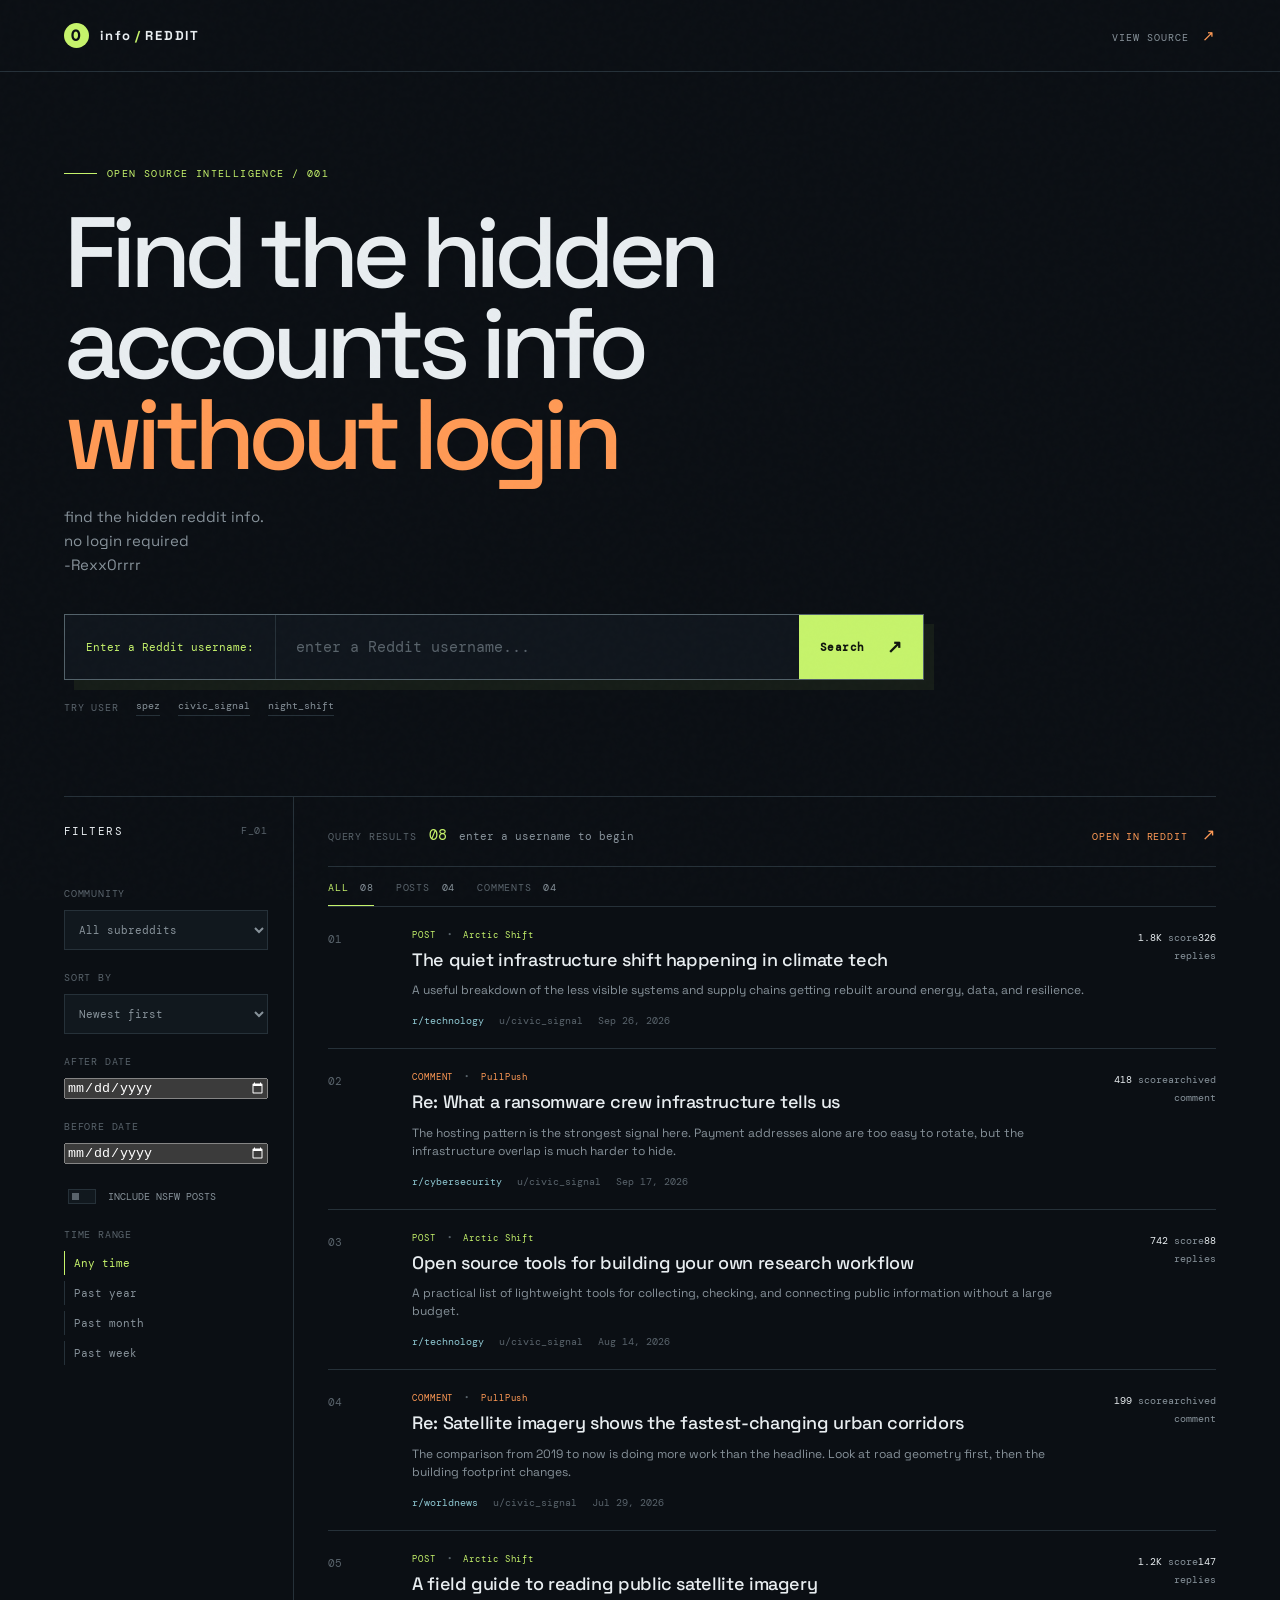
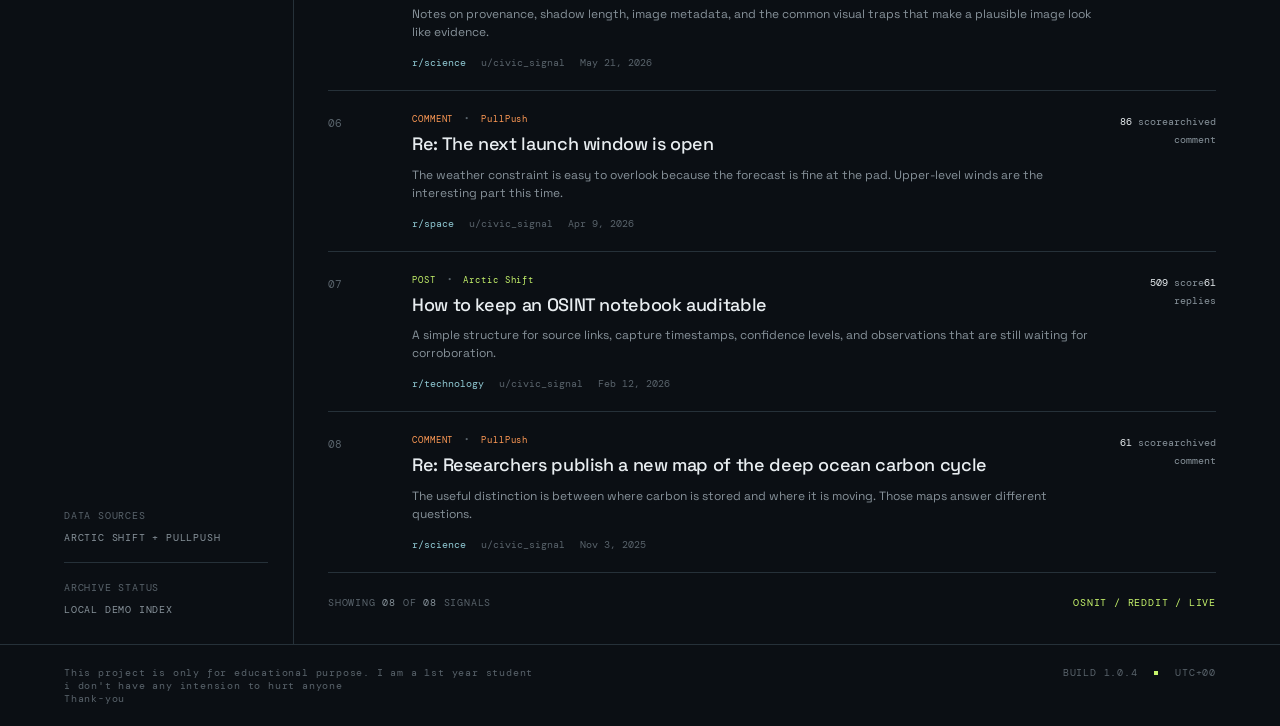
==== osnitreddit.html @ e2ecdac7 "Upload OSNIT Reddit intelligence search app" ====
<!doctype html>
<html lang="en">
<head>
  <meta charset="UTF-8">
  <meta name="viewport" content="width=device-width, initial-scale=1.0">
  <meta name="theme-color" content="#0b0f14">
  <title>OSNIT // Reddit Intelligence Search -Rexx0r</title>
  <link rel="preconnect" href="https://fonts.googleapis.com">
  <link rel="preconnect" href="https://fonts.gstatic.com" crossorigin>
  <link href="https://fonts.googleapis.com/css2?family=DM+Mono:wght@400;500&family=Space+Grotesk:wght@400;500;600;700&display=swap" rel="stylesheet">
  <link rel="stylesheet" href="r1dit.css">
</head>
<body>
  <div class="noise"></div>
  <header class="topbar">
    <a class="brand" href="#top" aria-label="OSNIT home">
      <span class="brand-mark">O</span>
      <span>info<span class="brand-slash">/</span>REDDIT</span>
    </a>
    <a class="repo-link" href="https://github.com/rexxorr/reddit-0sn1t" target="_blank" rel="noreferrer">VIEW SOURCE <span>↗</span></a>
    
  </header>

  <main id="top">
    <section class="hero">
      <div class="eyebrow"><span class="eyebrow-line"></span> OPEN SOURCE INTELLIGENCE / 001</div>
      <h1>Find the hidden accounts info<br><em>without login</em></h1>
      <p class="hero-copy">find the hidden reddit info.<br>no login required<br>-Rexx0rrrr</p>
      <form class="search-shell" id="searchForm">
        <span class="search-prefix">Enter a Reddit username:</span>
        <input id="searchInput" type="search" autocomplete="off" placeholder="enter a Reddit username..." aria-label="Search Reddit username">
        <button type="submit" class="search-button"><span>Search</span><span class="button-arrow">↗</span></button>
      </form>
      <div class="search-hints"><span>TRY USER</span><button type="button" data-query="spez">spez</button><button type="button" data-query="civic_signal">civic_signal</button><button type="button" data-query="night_shift">night_shift</button></div>
    </section>

    <section class="workspace" aria-label="Search results workspace">
      <aside class="sidebar">
        <div class="panel-heading"><span>FILTERS</span><span class="mono-label">F_01</span></div>
        <label class="filter-label" for="subredditFilter">COMMUNITY</label>
        <select id="subredditFilter">
          <option value="all">All subreddits</option>
          <option value="technology">r/technology</option>
          <option value="worldnews">r/worldnews</option>
          <option value="science">r/science</option>
          <option value="space">r/space</option>
          <option value="cybersecurity">r/cybersecurity</option>
        </select>
        <label class="filter-label" for="sortFilter">SORT BY</label>
        <select id="sortFilter">
          <option value="newest">Newest first</option>
          <option value="oldest">Oldest first</option>
          <option value="engagement">Most engagement</option>
        </select>
        <label class="filter-label" for="afterDate">AFTER DATE</label>
        <input class="date-input" id="afterDate" type="date">
        <label class="filter-label" for="beforeDate">BEFORE DATE</label>
        <input class="date-input" id="beforeDate" type="date">
        <label class="toggle-row" for="includeNsfw"><input id="includeNsfw" type="checkbox"><span>INCLUDE NSFW POSTS</span></label>
        <div class="filter-block">
          <div class="filter-label">TIME RANGE</div>
          <div class="range-options" id="rangeOptions">
            <button class="range-option active" data-range="all">Any time</button>
            <button class="range-option" data-range="year">Past year</button>
            <button class="range-option" data-range="month">Past month</button>
            <button class="range-option" data-range="week">Past week</button>
          </div>
        </div>
        <div class="sidebar-foot"><span>DATA SOURCES</span><strong>ARCTIC SHIFT + PULLPUSH</strong><span class="foot-rule"></span><span>ARCHIVE STATUS</span><strong id="archiveStatus">LOCAL DEMO INDEX</strong></div>
      </aside>

      <div class="results-area">
        <div class="results-toolbar">
          <div><span class="toolbar-label">QUERY RESULTS</span><strong id="resultCount">08</strong><span class="result-query" id="resultQuery">enter a username to begin</span></div>
          <a class="reddit-link" id="redditLink" href="https://www.reddit.com/search/" target="_blank" rel="noreferrer">OPEN IN REDDIT <span>↗</span></a>
        </div>
        <div class="result-tabs" role="tablist" aria-label="Result type"><button class="result-tab active" data-tab="all" role="tab">ALL <span id="allTabCount">08</span></button><button class="result-tab" data-tab="post" role="tab">POSTS <span id="postTabCount">04</span></button><button class="result-tab" data-tab="comment" role="tab">COMMENTS <span id="commentTabCount">04</span></button></div>
        <div class="results-list" id="resultsList"></div>
        <div class="empty-state" id="emptyState" hidden><div class="empty-icon">//</div><h2>No matching signals</h2><p>Try a wider query or reset the community filter.</p><button id="resetButton">RESET SEARCH</button></div>
        <div class="pagination"><span>SHOWING <strong id="showingCount">06</strong> OF <strong id="totalCount">06</strong> SIGNALS</span><span class="pagination-mark">OSNIT / REDDIT / LIVE</span></div>
      </div>
    </section>
  </main>
  <footer><span>This project is only for educational purpose. I am a 1st year student<br> i don't have any intension to hurt anyone<br>Thank-you</span><span>BUILD 1.0.4 <i></i> UTC+00</span></footer>
  <script src="api.js"></script>
  <script src="reddit.js"></script>
</body>
</html>
---- r1dit.css ----
/* Core layout */
:root {
  --ink: #e8edf0;
  --muted: #87929a;
  --dim: #59636b;
  --line: #263139;
  --panel: #11181e;
  --panel-bright: #162128;
  --bg: #0b0f14;
  --lime: #c6f36b;
  --orange: #ff9a55;
  --blue: #8fc8d2;
  --mono: "DM Mono", monospace;
  --sans: "Space Grotesk", sans-serif;
}
* { box-sizing: border-box; }
html { scroll-behavior: smooth; }
body { margin: 0; background: var(--bg); color: var(--ink); font-family: var(--sans); min-width: 320px; }
body::before { content: ""; position: fixed; inset: 0; pointer-events: none; opacity: .24; background-image: linear-gradient(rgba(255,255,255,.025) 1px, transparent 1px), linear-gradient(90deg, rgba(255,255,255,.018) 1px, transparent 1px); background-size: 44px 44px; mask-image: linear-gradient(to bottom, black, transparent 84%); }
.noise { position: fixed; inset: 0; pointer-events: none; opacity: .035; z-index: 5; background-image: url("data:image/svg+xml,%3Csvg viewBox='0 0 180 180' xmlns='http://www.w3.org/2000/svg'%3E%3Cfilter id='n'%3E%3CfeTurbulence type='fractalNoise' baseFrequency='.8' numOctaves='3' stitchTiles='stitch'/%3E%3C/filter%3E%3Crect width='100%25' height='100%25' filter='url(%23n)' opacity='.45'/%3E%3C/svg%3E"); }
.topbar { height: 72px; border-bottom: 1px solid var(--line); display: flex; align-items: center; justify-content: space-between; padding: 0 clamp(20px, 5vw, 76px); position: relative; z-index: 2; }
.brand { color: var(--ink); text-decoration: none; letter-spacing: .14em; font-size: 13px; font-weight: 700; display: flex; align-items: center; gap: 11px; }
.brand-mark { display: grid; place-items: center; width: 25px; height: 25px; color: var(--bg); background: var(--lime); font-family: var(--mono); font-size: 15px; border-radius: 50%; }
.repo-link { color: var(--muted); text-decoration: none; font: 10px var(--mono); letter-spacing: .1em; margin-left: auto; }.repo-link span { color: var(--orange); font-size: 15px; margin-left: 6px; }.repo-link:hover { color: var(--lime); }
.brand-slash { color: var(--lime); margin: 0 3px; }.system-status, .mono-label, .sidebar-foot, footer, .pagination, .search-hints, .toolbar-label, .filter-label { font-family: var(--mono); letter-spacing: .08em; font-size: 10px; }.system-status { color: var(--muted); }.status-dot { display: inline-block; width: 6px; height: 6px; border-radius: 50%; background: var(--lime); margin-right: 8px; box-shadow: 0 0 11px var(--lime); }.status-time { color: var(--dim); margin-left: 18px; }
main { max-width: 1400px; margin: auto; padding: 0 clamp(20px, 5vw, 76px); }.hero { padding: 95px 0 80px; position: relative; }.eyebrow { color: var(--lime); font: 10px var(--mono); letter-spacing: .14em; display: flex; align-items: center; gap: 10px; }.eyebrow-line { width: 33px; height: 1px; background: var(--lime); }.hero h1 { font-size: clamp(50px, 7.8vw, 108px); font-weight: 500; letter-spacing: -.07em; line-height: .91; margin: 28px 0 24px; max-width: 850px; }.hero h1 em { color: var(--orange); font-style: normal; }.hero-copy { color: var(--muted); max-width: 420px; font-size: 15px; line-height: 1.6; margin-bottom: 37px; }
.search-shell { max-width: 860px; min-height: 66px; border: 1px solid #53626a; display: flex; align-items: stretch; background: rgba(17,24,30,.9); box-shadow: 10px 10px 0 rgba(198,243,107,.06); }.search-prefix { color: var(--lime); font: 11px var(--mono); display: flex; align-items: center; padding: 0 21px; border-right: 1px solid var(--line); }.search-shell input { min-width: 0; flex: 1; background: transparent; border: 0; color: var(--ink); font: 15px var(--mono); outline: 0; padding: 0 20px; }.search-shell input::placeholder { color: var(--dim); }.search-button { cursor: pointer; border: 0; background: var(--lime); color: #10150e; font: 600 11px var(--mono); padding: 0 21px; letter-spacing: .04em; display: flex; align-items: center; gap: 22px; transition: background .2s, transform .2s; }.search-button:hover { background: #dcff92; transform: translate(2px, -2px); }.button-arrow { font-size: 18px; }.search-hints { display: flex; gap: 18px; align-items: center; color: var(--dim); margin-top: 19px; }.search-hints button { background: none; border: 0; color: var(--muted); font: 10px var(--mono); border-bottom: 1px solid var(--line); padding: 0 0 3px; cursor: pointer; }.search-hints button:hover { color: var(--lime); border-color: var(--lime); }
.workspace { border-top: 1px solid var(--line); display: grid; grid-template-columns: 230px 1fr; min-height: 530px; }.sidebar { border-right: 1px solid var(--line); padding: 27px 25px 28px 0; display: flex; flex-direction: column; }.panel-heading, .results-toolbar { display: flex; justify-content: space-between; align-items: center; }.panel-heading { color: var(--ink); font: 11px var(--mono); letter-spacing: .13em; padding-bottom: 28px; }.mono-label { color: var(--dim); }.filter-label { color: var(--dim); display: block; margin: 21px 0 10px; }.sidebar select { width: 100%; background: var(--panel); border: 1px solid var(--line); color: var(--muted); padding: 11px 10px; font: 11px var(--mono); outline: 0; }.sidebar select:focus { border-color: var(--lime); }.range-options { display: grid; gap: 6px; }.range-option { text-align: left; color: var(--muted); background: transparent; border: 0; border-left: 1px solid var(--line); padding: 5px 9px; cursor: pointer; font: 11px var(--mono); }.range-option:hover, .range-option.active { color: var(--lime); border-color: var(--lime); }.sidebar-foot { color: var(--dim); margin-top: auto; display: grid; gap: 9px; line-height: 1.3; }.sidebar-foot strong { color: var(--muted); font-size: 10px; font-weight: 400; }.foot-rule { height: 1px; background: var(--line); margin: 9px 0; }
.results-area { padding: 27px 0 0 34px; min-width: 0; }.results-toolbar { padding-bottom: 21px; border-bottom: 1px solid var(--line); }.toolbar-label { color: var(--dim); margin-right: 13px; }.results-toolbar strong { color: var(--lime); font: 15px var(--mono); }.result-query { color: var(--muted); font: 11px var(--mono); margin-left: 12px; }.reddit-link { color: var(--orange); text-decoration: none; font: 10px var(--mono); letter-spacing: .08em; }.reddit-link span { font-size: 16px; margin-left: 8px; }.result-card { border-bottom: 1px solid var(--line); padding: 22px 0 21px; display: grid; grid-template-columns: 64px 1fr 105px; gap: 20px; animation: reveal .45s both; }.result-index { color: var(--dim); font: 11px var(--mono); padding-top: 3px; }.result-main h2 { margin: 0 0 10px; color: var(--ink); font-size: 18px; font-weight: 500; letter-spacing: -.02em; line-height: 1.25; }.result-main h2 a { color: inherit; text-decoration: none; }.result-main h2 a:hover { color: var(--lime); }.result-excerpt { color: var(--muted); font-size: 12px; line-height: 1.5; max-width: 690px; margin: 0 0 15px; }.result-meta { display: flex; flex-wrap: wrap; gap: 15px; font: 10px var(--mono); color: var(--dim); }.subreddit { color: var(--blue); }.result-stats { color: var(--muted); font: 10px var(--mono); text-align: right; line-height: 1.8; }.result-stats strong { color: var(--ink); font-weight: 400; }.empty-state { text-align: center; padding: 80px 20px; }.empty-icon { color: var(--orange); font: 30px var(--mono); }.empty-state h2 { font-size: 22px; font-weight: 500; }.empty-state p { color: var(--muted); font: 12px var(--mono); }.empty-state button { color: var(--lime); background: transparent; border: 1px solid var(--lime); padding: 11px 16px; font: 10px var(--mono); cursor: pointer; margin-top: 12px; }.pagination { color: var(--dim); display: flex; justify-content: space-between; padding: 23px 0 35px; }.pagination strong { color: var(--muted); font-weight: 400; }.pagination-mark { color: var(--lime); }footer { border-top: 1px solid var(--line); max-width: 1400px; margin: auto; padding: 21px clamp(20px, 5vw, 76px); display: flex; justify-content: space-between; color: var(--dim); }footer i { display: inline-block; width: 4px; height: 4px; background: var(--lime); margin: 0 10px; vertical-align: middle; }
@keyframes reveal { from { opacity: 0; transform: translateY(8px); } to { opacity: 1; transform: translateY(0); } }
@media (max-width: 760px) { .topbar { height: 62px; }.status-time { display: none; }.hero { padding: 65px 0 58px; }.hero h1 { font-size: clamp(49px, 15vw, 80px); }.search-shell { display: block; }.search-prefix { height: 38px; border-right: 0; border-bottom: 1px solid var(--line); padding: 0 15px; }.search-shell input { width: 100%; height: 52px; padding: 0 15px; }.search-button { width: 100%; justify-content: space-between; padding: 0 15px; height: 48px; }.search-hints { gap: 11px; flex-wrap: wrap; }.workspace { grid-template-columns: 1fr; }.sidebar { border-right: 0; border-bottom: 1px solid var(--line); padding: 23px 0; display: grid; grid-template-columns: 1fr 1fr; column-gap: 14px; }.panel-heading, .sidebar-foot, .filter-block { grid-column: 1 / -1; }.panel-heading { padding-bottom: 4px; }.sidebar-foot { margin-top: 25px; }.results-area { padding: 24px 0 0; }.results-toolbar { align-items: flex-start; gap: 14px; }.result-query { display: block; margin: 7px 0 0; }.reddit-link { white-space: nowrap; }.result-card { grid-template-columns: 35px 1fr; gap: 10px; }.result-stats { grid-column: 2; text-align: left; display: flex; gap: 15px; line-height: 1; }.result-main h2 { font-size: 16px; }.pagination { gap: 15px; flex-wrap: wrap; }footer { gap: 12px; flex-direction: column; line-height: 1.5; } }
.date-input { color-scheme: dark; }
.result-tabs { display: flex; gap: 22px; border-bottom: 1px solid var(--line); }
.result-tab { color: var(--dim); background: transparent; border: 0; border-bottom: 1px solid transparent; padding: 14px 0 11px; cursor: pointer; font: 10px var(--mono); letter-spacing: .08em; }
.result-tab span { color: var(--muted); margin-left: 5px; }
.result-tab:hover, .result-tab.active { color: var(--lime); border-color: var(--lime); }
.record-type { color: var(--lime); font: 9px var(--mono); letter-spacing: .1em; margin-bottom: 8px; }
.record-type.comment { color: var(--orange); }
.record-type span { color: var(--dim); margin: 0 5px; }
.toggle-row { display: flex; align-items: center; gap: 9px; color: var(--muted); cursor: pointer; font: 10px var(--mono); margin-top: 22px; }
.toggle-row input { appearance: none; width: 28px; height: 15px; border: 1px solid var(--line); background: var(--panel); cursor: pointer; position: relative; }
.toggle-row input::after { content: ""; width: 7px; height: 7px; background: var(--dim); position: absolute; top: 3px; left: 3px; transition: transform .2s, background .2s; }
.toggle-row input:checked { border-color: var(--lime); }
.toggle-row input:checked::after { background: var(--lime); transform: translateX(13px); }
.signal-line { display: flex; align-items: center; gap: 8px; color: var(--dim); font: 10px var(--mono); letter-spacing: .1em; margin: -19px 0 25px; min-height: 16px; }
.signal-pulse { width: 5px; height: 5px; border-radius: 50%; background: var(--lime); box-shadow: 0 0 0 0 rgba(198,243,107,.5); animation: signal-pulse 2s infinite; }
.signal-caret { color: var(--lime); animation: caret-blink 1s steps(2, start) infinite; }
.activity-swap { animation: activity-swap .35s ease both; }
@keyframes signal-pulse { 0%, 100% { box-shadow: 0 0 0 0 rgba(198,243,107,.45); } 50% { box-shadow: 0 0 0 5px rgba(198,243,107,0); } }
@keyframes caret-blink { 50% { opacity: 0; } }
@keyframes activity-swap { from { opacity: .25; transform: translateY(3px); } to { opacity: 1; transform: translateY(0); } }
@media (prefers-reduced-motion: reduce) { .signal-pulse, .signal-caret, .activity-swap { animation: none; } }
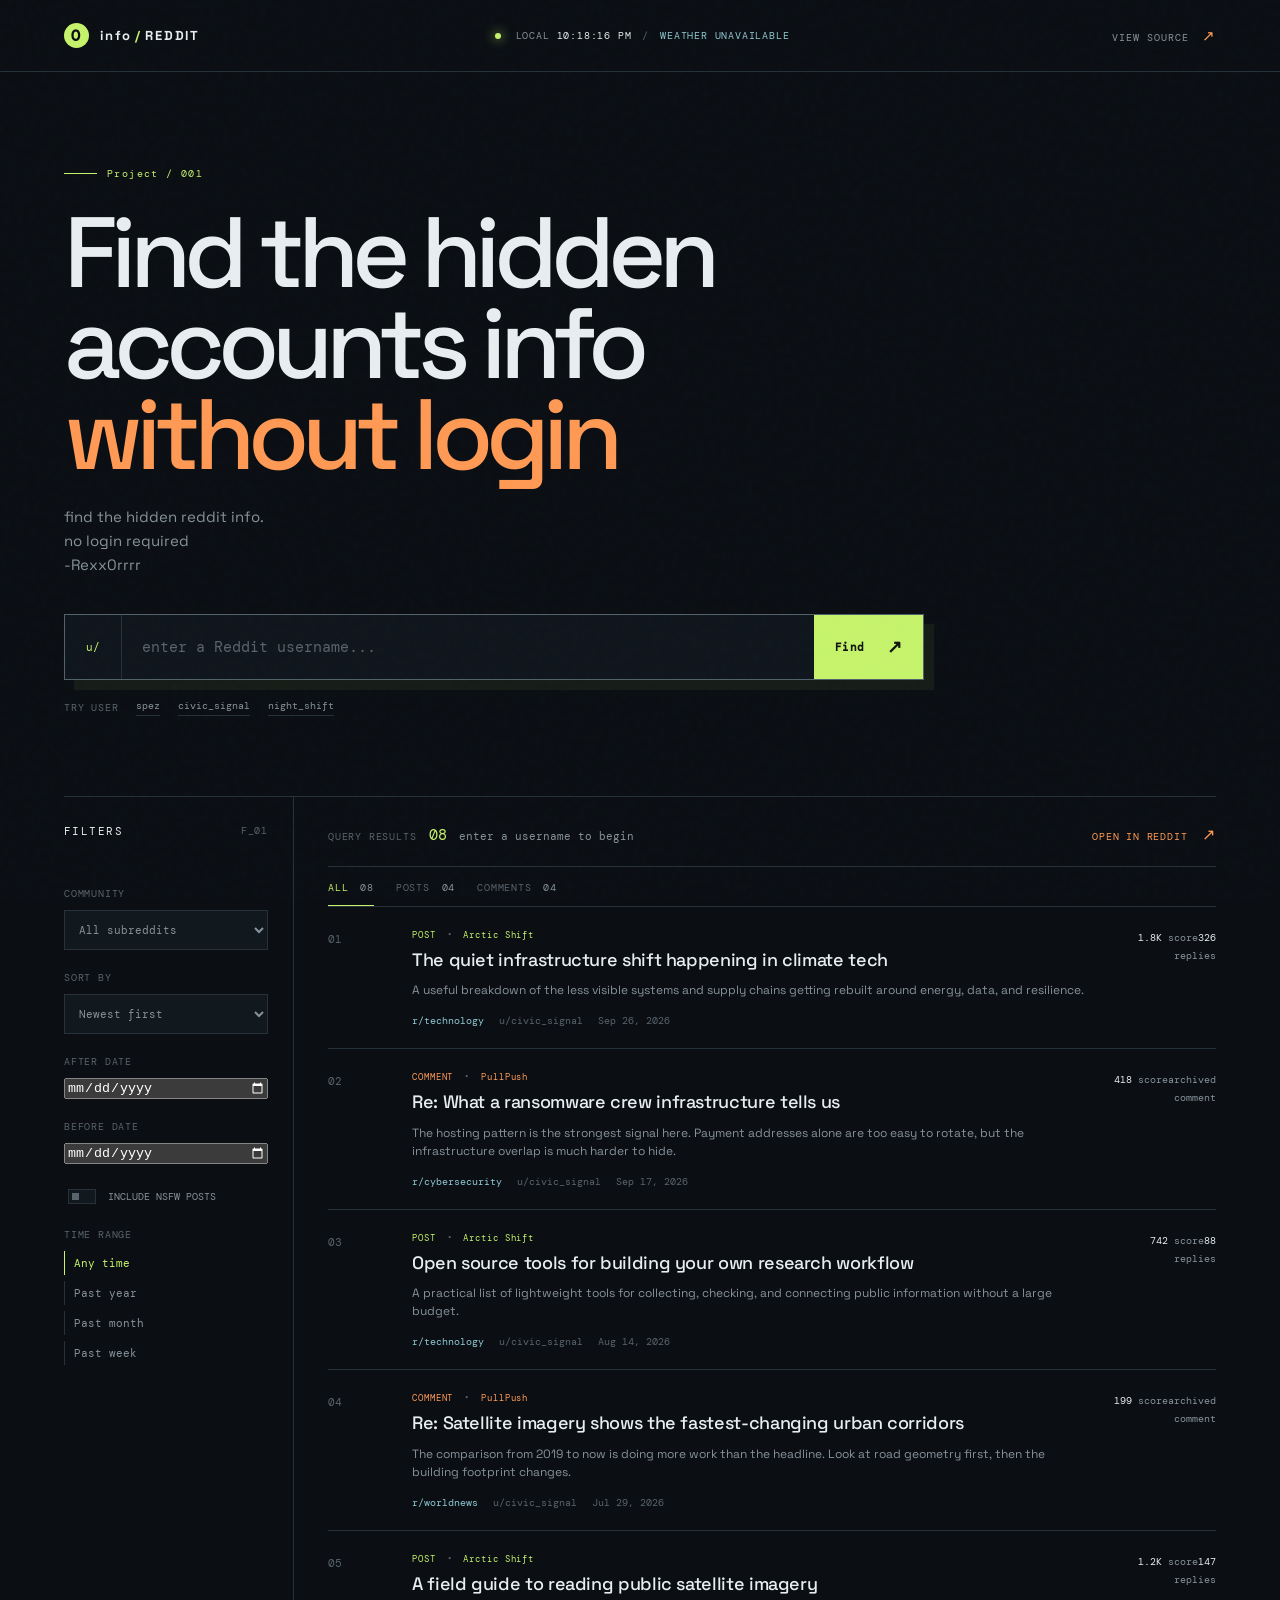
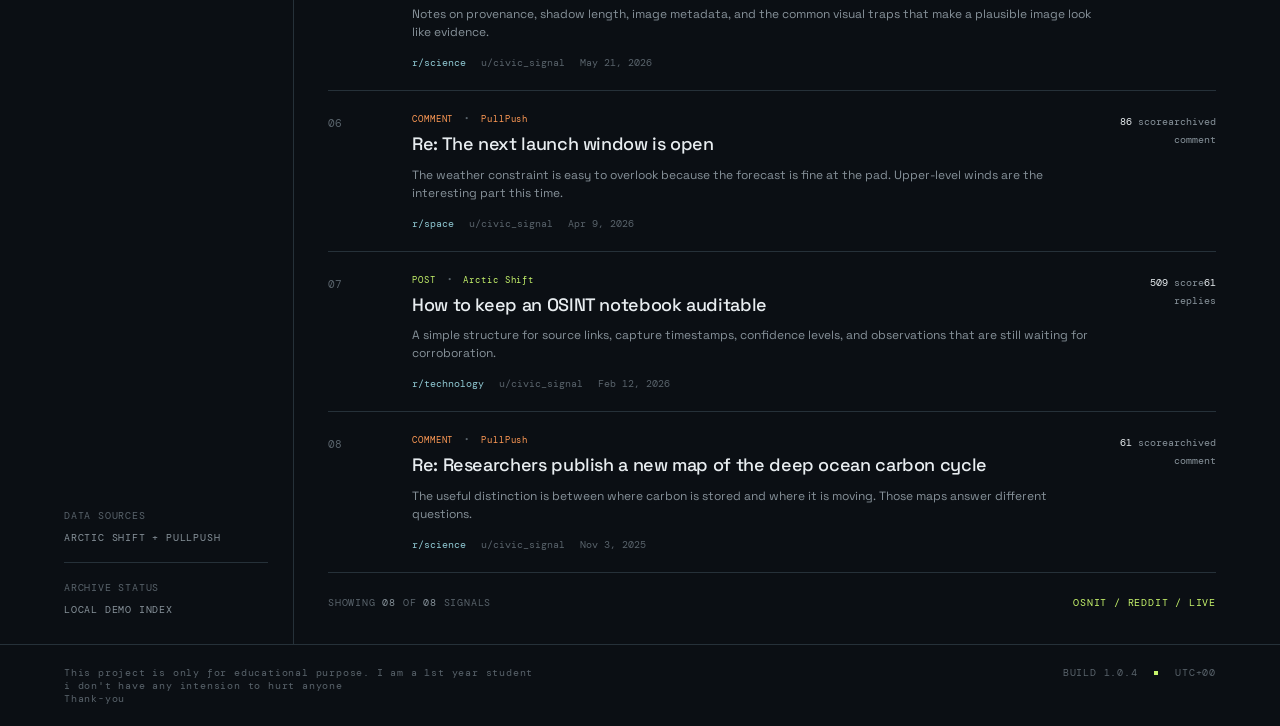
==== commit c025379c: "Add live time and weather context" ====
--- a/osnitreddit.html
+++ b/osnitreddit.html
@@ -17,19 +17,20 @@
       <span class="brand-mark">O</span>
       <span>info<span class="brand-slash">/</span>REDDIT</span>
     </a>
+    <div class="live-context" aria-live="polite"><span class="live-clock"><span class="status-dot"></span>LOCAL <strong id="clock">--:--:--</strong></span><span class="context-divider">/</span><span id="weather">WEATHER LOCATING...</span></div>
     <a class="repo-link" href="https://github.com/rexxorr/reddit-0sn1t" target="_blank" rel="noreferrer">VIEW SOURCE <span>↗</span></a>
     
   </header>
 
   <main id="top">
     <section class="hero">
-      <div class="eyebrow"><span class="eyebrow-line"></span> OPEN SOURCE INTELLIGENCE / 001</div>
+      <div class="eyebrow"><span class="eyebrow-line"></span> Project / 001</div>
       <h1>Find the hidden accounts info<br><em>without login</em></h1>
       <p class="hero-copy">find the hidden reddit info.<br>no login required<br>-Rexx0rrrr</p>
       <form class="search-shell" id="searchForm">
-        <span class="search-prefix">Enter a Reddit username:</span>
+        <span class="search-prefix">u/</span>
         <input id="searchInput" type="search" autocomplete="off" placeholder="enter a Reddit username..." aria-label="Search Reddit username">
-        <button type="submit" class="search-button"><span>Search</span><span class="button-arrow">↗</span></button>
+        <button type="submit" class="search-button"><span>Find</span><span class="button-arrow">↗</span></button>
       </form>
       <div class="search-hints"><span>TRY USER</span><button type="button" data-query="spez">spez</button><button type="button" data-query="civic_signal">civic_signal</button><button type="button" data-query="night_shift">night_shift</button></div>
     </section>
--- a/r1dit.css
+++ b/r1dit.css
@@ -22,13 +22,14 @@
 .brand { color: var(--ink); text-decoration: none; letter-spacing: .14em; font-size: 13px; font-weight: 700; display: flex; align-items: center; gap: 11px; }
 .brand-mark { display: grid; place-items: center; width: 25px; height: 25px; color: var(--bg); background: var(--lime); font-family: var(--mono); font-size: 15px; border-radius: 50%; }
 .repo-link { color: var(--muted); text-decoration: none; font: 10px var(--mono); letter-spacing: .1em; margin-left: auto; }.repo-link span { color: var(--orange); font-size: 15px; margin-left: 6px; }.repo-link:hover { color: var(--lime); }
+.live-context { display: flex; align-items: center; gap: 11px; color: var(--muted); font: 10px var(--mono); letter-spacing: .08em; margin-left: auto; margin-right: 28px; white-space: nowrap; }.live-clock { display: flex; align-items: center; gap: 7px; }.live-clock strong { color: var(--ink); font-weight: 400; }.context-divider { color: var(--dim); }.live-context #weather { color: var(--blue); }
 .brand-slash { color: var(--lime); margin: 0 3px; }.system-status, .mono-label, .sidebar-foot, footer, .pagination, .search-hints, .toolbar-label, .filter-label { font-family: var(--mono); letter-spacing: .08em; font-size: 10px; }.system-status { color: var(--muted); }.status-dot { display: inline-block; width: 6px; height: 6px; border-radius: 50%; background: var(--lime); margin-right: 8px; box-shadow: 0 0 11px var(--lime); }.status-time { color: var(--dim); margin-left: 18px; }
 main { max-width: 1400px; margin: auto; padding: 0 clamp(20px, 5vw, 76px); }.hero { padding: 95px 0 80px; position: relative; }.eyebrow { color: var(--lime); font: 10px var(--mono); letter-spacing: .14em; display: flex; align-items: center; gap: 10px; }.eyebrow-line { width: 33px; height: 1px; background: var(--lime); }.hero h1 { font-size: clamp(50px, 7.8vw, 108px); font-weight: 500; letter-spacing: -.07em; line-height: .91; margin: 28px 0 24px; max-width: 850px; }.hero h1 em { color: var(--orange); font-style: normal; }.hero-copy { color: var(--muted); max-width: 420px; font-size: 15px; line-height: 1.6; margin-bottom: 37px; }
 .search-shell { max-width: 860px; min-height: 66px; border: 1px solid #53626a; display: flex; align-items: stretch; background: rgba(17,24,30,.9); box-shadow: 10px 10px 0 rgba(198,243,107,.06); }.search-prefix { color: var(--lime); font: 11px var(--mono); display: flex; align-items: center; padding: 0 21px; border-right: 1px solid var(--line); }.search-shell input { min-width: 0; flex: 1; background: transparent; border: 0; color: var(--ink); font: 15px var(--mono); outline: 0; padding: 0 20px; }.search-shell input::placeholder { color: var(--dim); }.search-button { cursor: pointer; border: 0; background: var(--lime); color: #10150e; font: 600 11px var(--mono); padding: 0 21px; letter-spacing: .04em; display: flex; align-items: center; gap: 22px; transition: background .2s, transform .2s; }.search-button:hover { background: #dcff92; transform: translate(2px, -2px); }.button-arrow { font-size: 18px; }.search-hints { display: flex; gap: 18px; align-items: center; color: var(--dim); margin-top: 19px; }.search-hints button { background: none; border: 0; color: var(--muted); font: 10px var(--mono); border-bottom: 1px solid var(--line); padding: 0 0 3px; cursor: pointer; }.search-hints button:hover { color: var(--lime); border-color: var(--lime); }
 .workspace { border-top: 1px solid var(--line); display: grid; grid-template-columns: 230px 1fr; min-height: 530px; }.sidebar { border-right: 1px solid var(--line); padding: 27px 25px 28px 0; display: flex; flex-direction: column; }.panel-heading, .results-toolbar { display: flex; justify-content: space-between; align-items: center; }.panel-heading { color: var(--ink); font: 11px var(--mono); letter-spacing: .13em; padding-bottom: 28px; }.mono-label { color: var(--dim); }.filter-label { color: var(--dim); display: block; margin: 21px 0 10px; }.sidebar select { width: 100%; background: var(--panel); border: 1px solid var(--line); color: var(--muted); padding: 11px 10px; font: 11px var(--mono); outline: 0; }.sidebar select:focus { border-color: var(--lime); }.range-options { display: grid; gap: 6px; }.range-option { text-align: left; color: var(--muted); background: transparent; border: 0; border-left: 1px solid var(--line); padding: 5px 9px; cursor: pointer; font: 11px var(--mono); }.range-option:hover, .range-option.active { color: var(--lime); border-color: var(--lime); }.sidebar-foot { color: var(--dim); margin-top: auto; display: grid; gap: 9px; line-height: 1.3; }.sidebar-foot strong { color: var(--muted); font-size: 10px; font-weight: 400; }.foot-rule { height: 1px; background: var(--line); margin: 9px 0; }
 .results-area { padding: 27px 0 0 34px; min-width: 0; }.results-toolbar { padding-bottom: 21px; border-bottom: 1px solid var(--line); }.toolbar-label { color: var(--dim); margin-right: 13px; }.results-toolbar strong { color: var(--lime); font: 15px var(--mono); }.result-query { color: var(--muted); font: 11px var(--mono); margin-left: 12px; }.reddit-link { color: var(--orange); text-decoration: none; font: 10px var(--mono); letter-spacing: .08em; }.reddit-link span { font-size: 16px; margin-left: 8px; }.result-card { border-bottom: 1px solid var(--line); padding: 22px 0 21px; display: grid; grid-template-columns: 64px 1fr 105px; gap: 20px; animation: reveal .45s both; }.result-index { color: var(--dim); font: 11px var(--mono); padding-top: 3px; }.result-main h2 { margin: 0 0 10px; color: var(--ink); font-size: 18px; font-weight: 500; letter-spacing: -.02em; line-height: 1.25; }.result-main h2 a { color: inherit; text-decoration: none; }.result-main h2 a:hover { color: var(--lime); }.result-excerpt { color: var(--muted); font-size: 12px; line-height: 1.5; max-width: 690px; margin: 0 0 15px; }.result-meta { display: flex; flex-wrap: wrap; gap: 15px; font: 10px var(--mono); color: var(--dim); }.subreddit { color: var(--blue); }.result-stats { color: var(--muted); font: 10px var(--mono); text-align: right; line-height: 1.8; }.result-stats strong { color: var(--ink); font-weight: 400; }.empty-state { text-align: center; padding: 80px 20px; }.empty-icon { color: var(--orange); font: 30px var(--mono); }.empty-state h2 { font-size: 22px; font-weight: 500; }.empty-state p { color: var(--muted); font: 12px var(--mono); }.empty-state button { color: var(--lime); background: transparent; border: 1px solid var(--lime); padding: 11px 16px; font: 10px var(--mono); cursor: pointer; margin-top: 12px; }.pagination { color: var(--dim); display: flex; justify-content: space-between; padding: 23px 0 35px; }.pagination strong { color: var(--muted); font-weight: 400; }.pagination-mark { color: var(--lime); }footer { border-top: 1px solid var(--line); max-width: 1400px; margin: auto; padding: 21px clamp(20px, 5vw, 76px); display: flex; justify-content: space-between; color: var(--dim); }footer i { display: inline-block; width: 4px; height: 4px; background: var(--lime); margin: 0 10px; vertical-align: middle; }
 @keyframes reveal { from { opacity: 0; transform: translateY(8px); } to { opacity: 1; transform: translateY(0); } }
-@media (max-width: 760px) { .topbar { height: 62px; }.status-time { display: none; }.hero { padding: 65px 0 58px; }.hero h1 { font-size: clamp(49px, 15vw, 80px); }.search-shell { display: block; }.search-prefix { height: 38px; border-right: 0; border-bottom: 1px solid var(--line); padding: 0 15px; }.search-shell input { width: 100%; height: 52px; padding: 0 15px; }.search-button { width: 100%; justify-content: space-between; padding: 0 15px; height: 48px; }.search-hints { gap: 11px; flex-wrap: wrap; }.workspace { grid-template-columns: 1fr; }.sidebar { border-right: 0; border-bottom: 1px solid var(--line); padding: 23px 0; display: grid; grid-template-columns: 1fr 1fr; column-gap: 14px; }.panel-heading, .sidebar-foot, .filter-block { grid-column: 1 / -1; }.panel-heading { padding-bottom: 4px; }.sidebar-foot { margin-top: 25px; }.results-area { padding: 24px 0 0; }.results-toolbar { align-items: flex-start; gap: 14px; }.result-query { display: block; margin: 7px 0 0; }.reddit-link { white-space: nowrap; }.result-card { grid-template-columns: 35px 1fr; gap: 10px; }.result-stats { grid-column: 2; text-align: left; display: flex; gap: 15px; line-height: 1; }.result-main h2 { font-size: 16px; }.pagination { gap: 15px; flex-wrap: wrap; }footer { gap: 12px; flex-direction: column; line-height: 1.5; } }
+@media (max-width: 760px) { .topbar { height: 62px; }.live-context { margin-left: auto; margin-right: 15px; gap: 6px; }.live-context #weather, .context-divider { display: none; }.hero { padding: 65px 0 58px; }.hero h1 { font-size: clamp(49px, 15vw, 80px); }.search-shell { display: block; }.search-prefix { height: 38px; border-right: 0; border-bottom: 1px solid var(--line); padding: 0 15px; }.search-shell input { width: 100%; height: 52px; padding: 0 15px; }.search-button { width: 100%; justify-content: space-between; padding: 0 15px; height: 48px; }.search-hints { gap: 11px; flex-wrap: wrap; }.workspace { grid-template-columns: 1fr; }.sidebar { border-right: 0; border-bottom: 1px solid var(--line); padding: 23px 0; display: grid; grid-template-columns: 1fr 1fr; column-gap: 14px; }.panel-heading, .sidebar-foot, .filter-block { grid-column: 1 / -1; }.panel-heading { padding-bottom: 4px; }.sidebar-foot { margin-top: 25px; }.results-area { padding: 24px 0 0; }.results-toolbar { align-items: flex-start; gap: 14px; }.result-query { display: block; margin: 7px 0 0; }.reddit-link { white-space: nowrap; }.result-card { grid-template-columns: 35px 1fr; gap: 10px; }.result-stats { grid-column: 2; text-align: left; display: flex; gap: 15px; line-height: 1; }.result-main h2 { font-size: 16px; }.pagination { gap: 15px; flex-wrap: wrap; }footer { gap: 12px; flex-direction: column; line-height: 1.5; } }
 .date-input { color-scheme: dark; }
 .result-tabs { display: flex; gap: 22px; border-bottom: 1px solid var(--line); }
 .result-tab { color: var(--dim); background: transparent; border: 0; border-bottom: 1px solid transparent; padding: 14px 0 11px; cursor: pointer; font: 10px var(--mono); letter-spacing: .08em; }
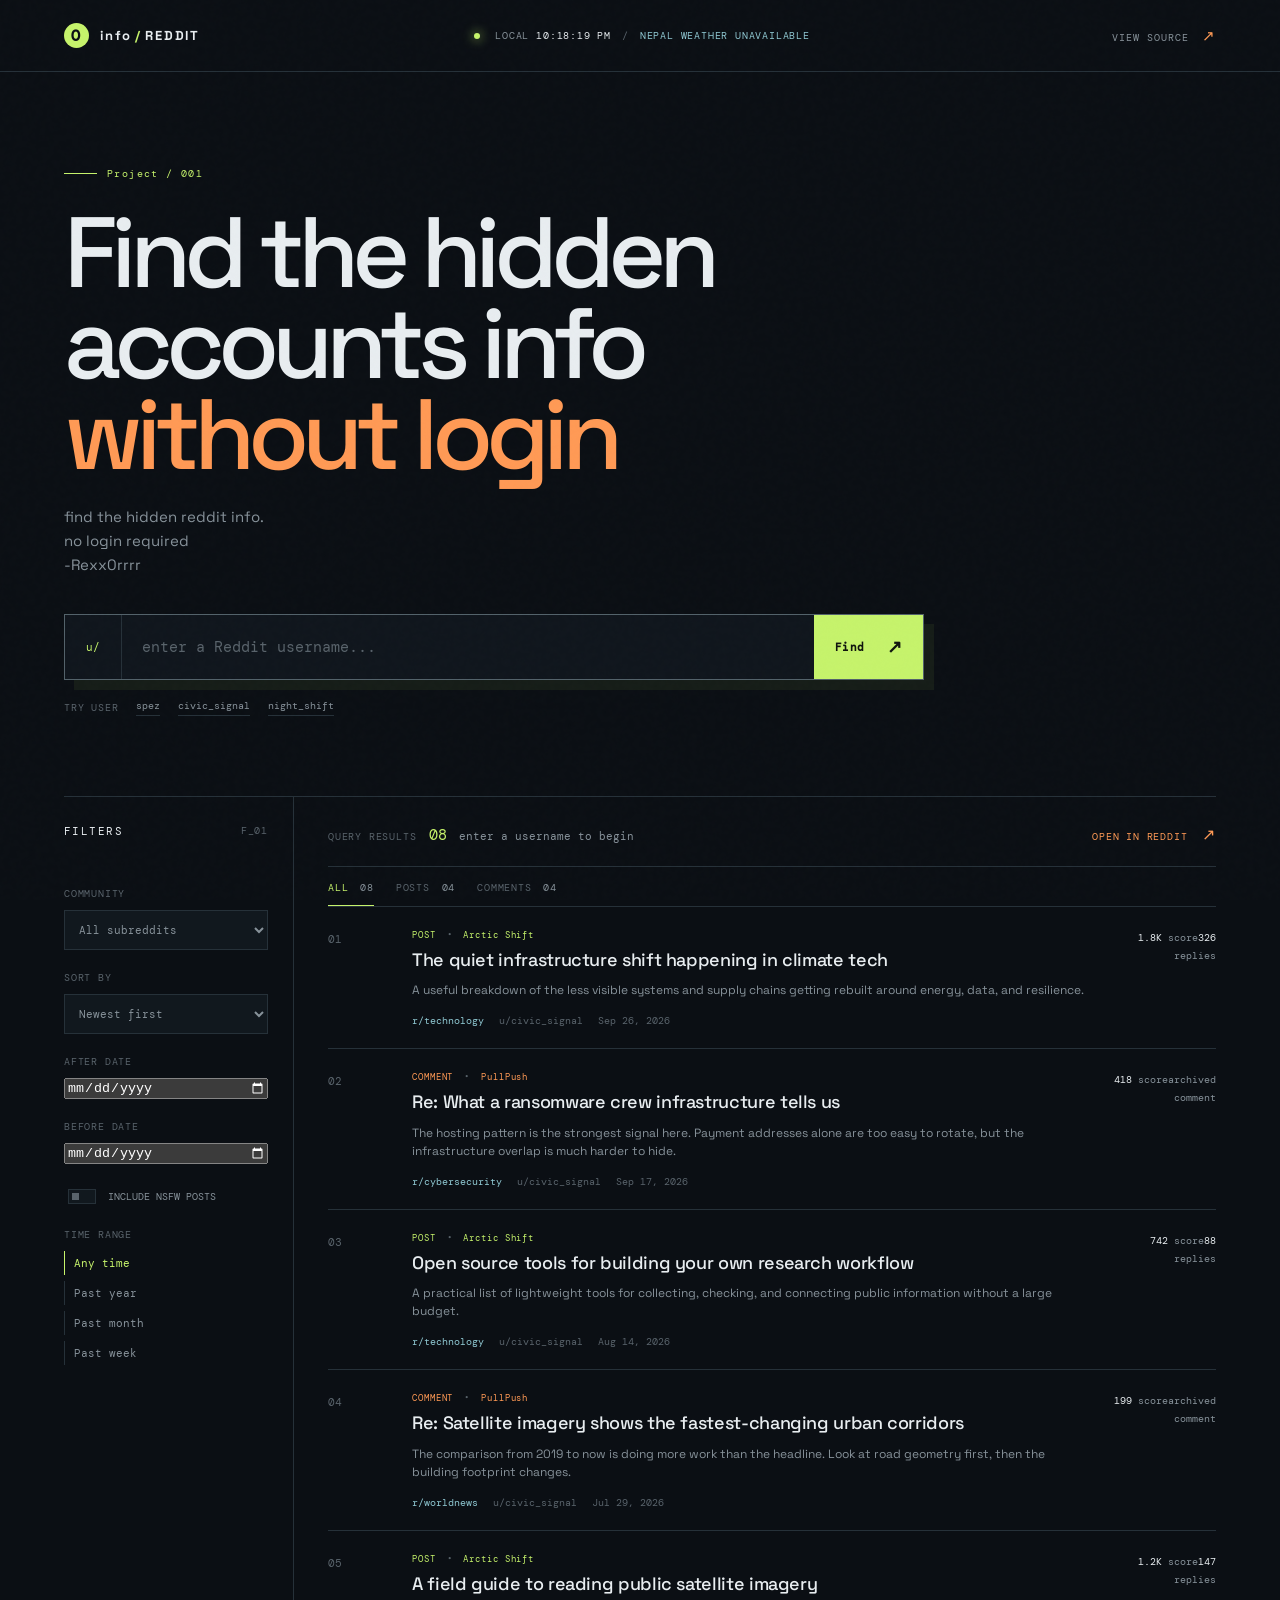
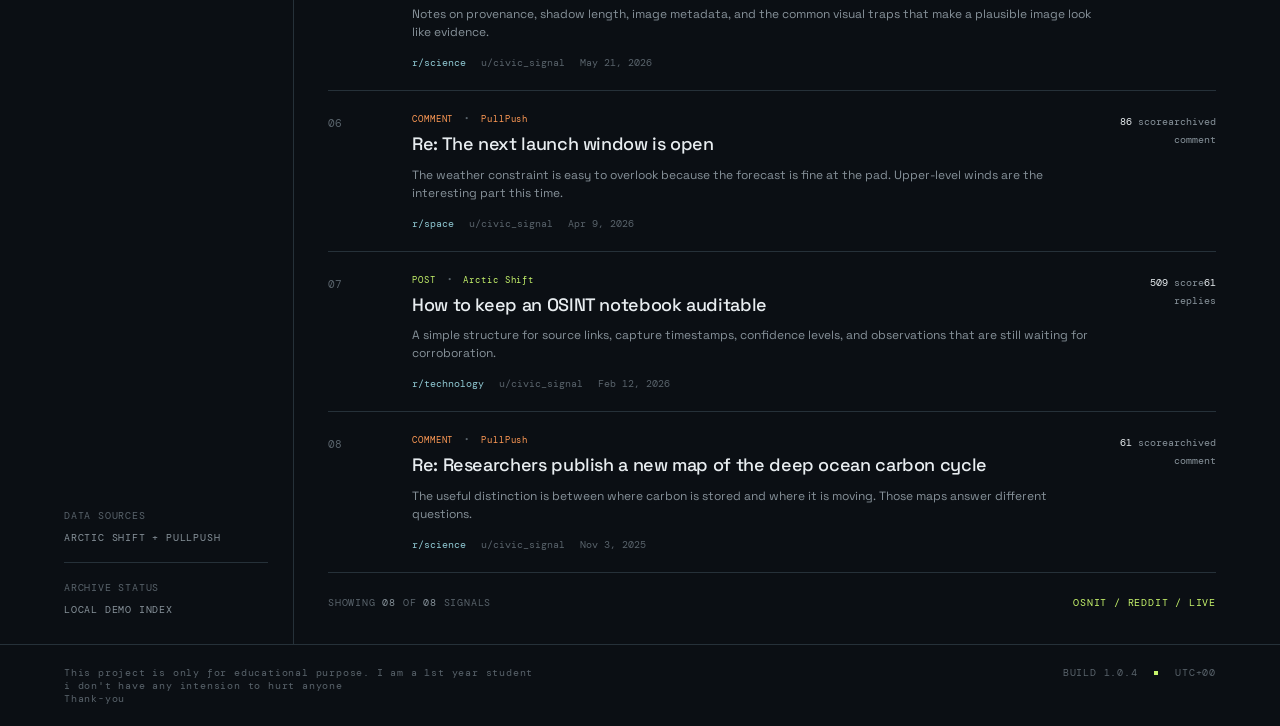
==== commit e2e90fe3: "Use fixed Nepal weather without location permission" ====
--- a/osnitreddit.html
+++ b/osnitreddit.html
@@ -17,7 +17,7 @@
       <span class="brand-mark">O</span>
       <span>info<span class="brand-slash">/</span>REDDIT</span>
     </a>
-    <div class="live-context" aria-live="polite"><span class="live-clock"><span class="status-dot"></span>LOCAL <strong id="clock">--:--:--</strong></span><span class="context-divider">/</span><span id="weather">WEATHER LOCATING...</span></div>
+    <div class="live-context" aria-live="polite"><span class="live-clock"><span class="status-dot"></span>LOCAL <strong id="clock">--:--:--</strong></span><span class="context-divider">/</span><span id="weather">NEPAL WEATHER LOADING...</span></div>
     <a class="repo-link" href="https://github.com/rexxorr/reddit-0sn1t" target="_blank" rel="noreferrer">VIEW SOURCE <span>↗</span></a>
     
   </header>
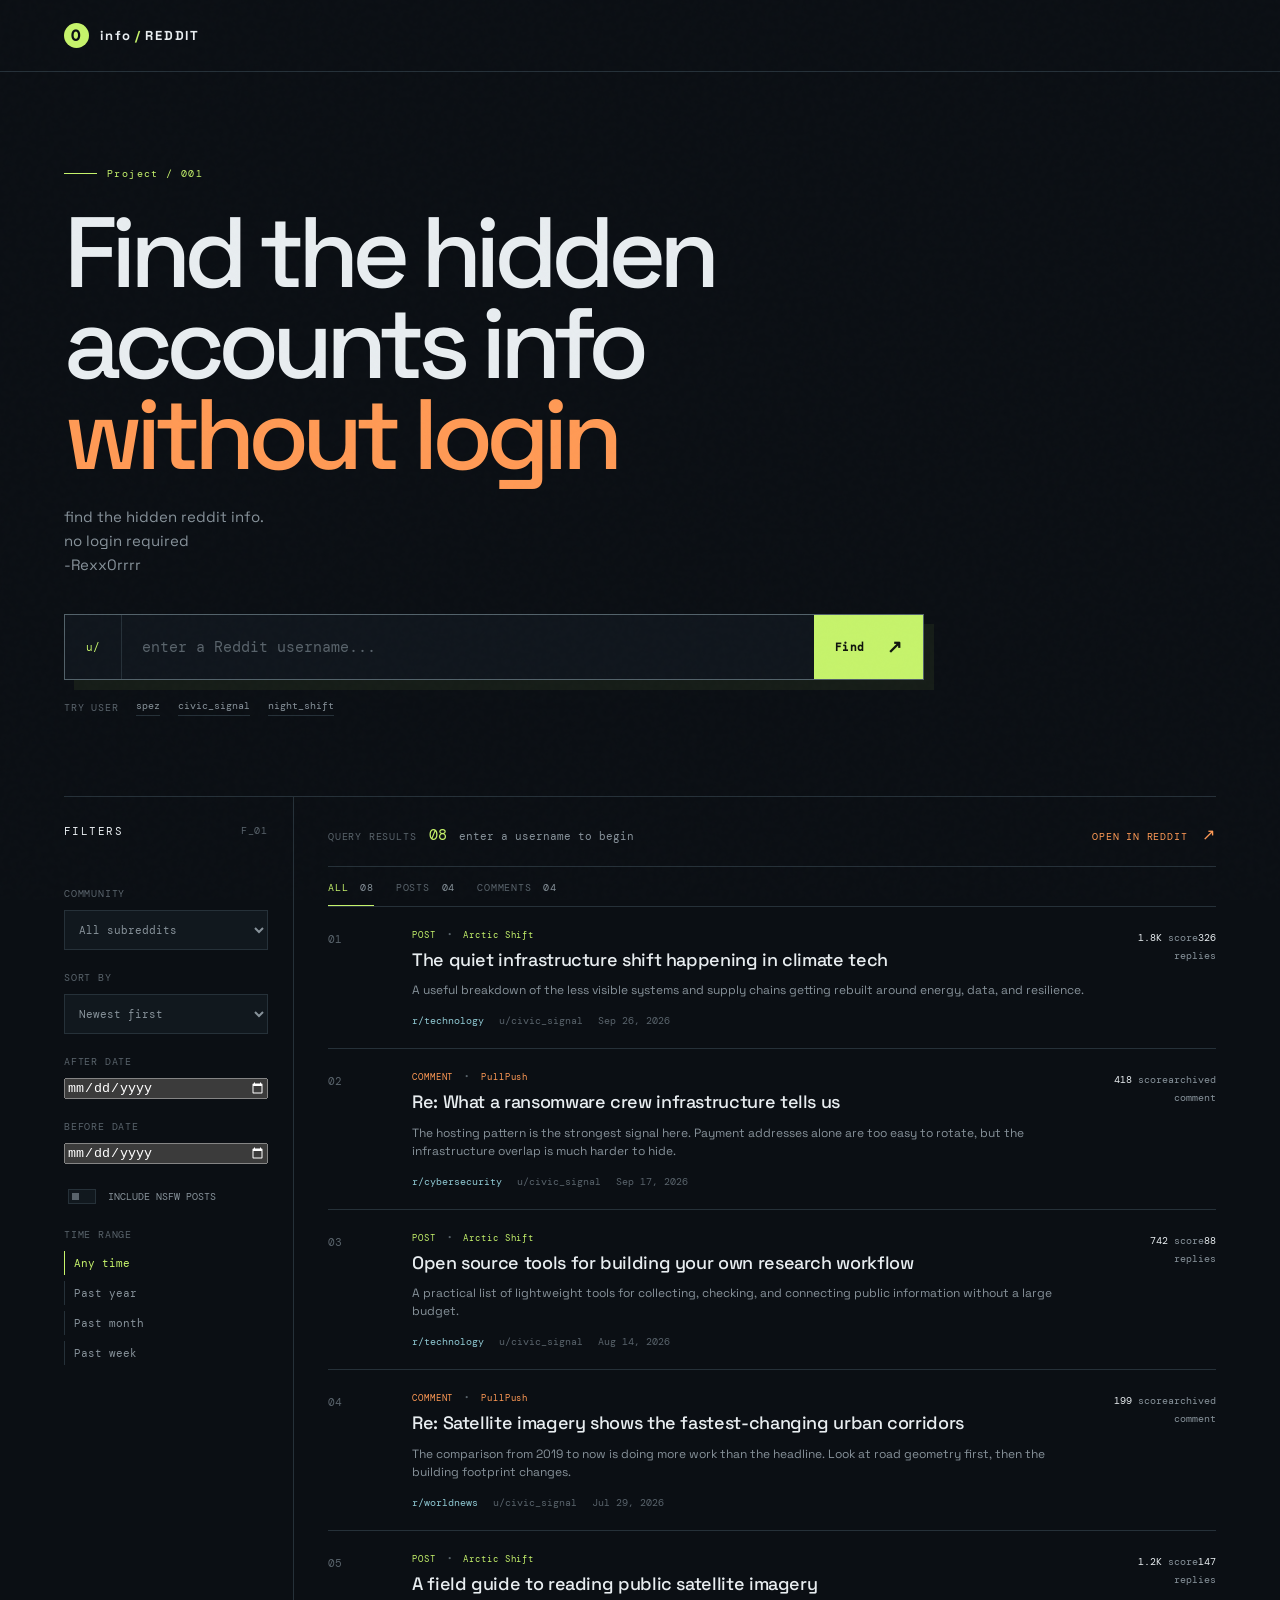
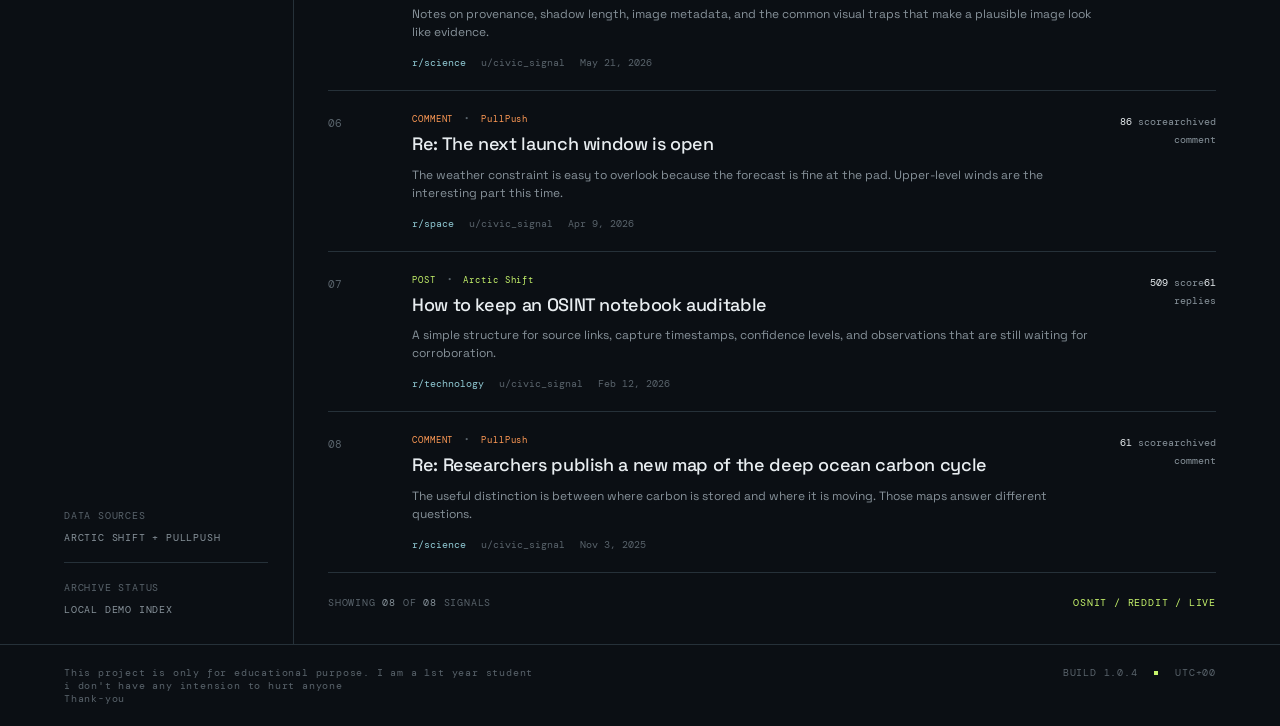
==== commit f03cd202: "Remove repository link and time weather widgets" ====
--- a/osnitreddit.html
+++ b/osnitreddit.html
@@ -17,8 +17,6 @@
       <span class="brand-mark">O</span>
       <span>info<span class="brand-slash">/</span>REDDIT</span>
     </a>
-    <div class="live-context" aria-live="polite"><span class="live-clock"><span class="status-dot"></span>LOCAL <strong id="clock">--:--:--</strong></span><span class="context-divider">/</span><span id="weather">NEPAL WEATHER LOADING...</span></div>
-    <a class="repo-link" href="https://github.com/rexxorr/reddit-0sn1t" target="_blank" rel="noreferrer">VIEW SOURCE <span>↗</span></a>
     
   </header>
 
--- a/r1dit.css
+++ b/r1dit.css
@@ -21,8 +21,6 @@
 .topbar { height: 72px; border-bottom: 1px solid var(--line); display: flex; align-items: center; justify-content: space-between; padding: 0 clamp(20px, 5vw, 76px); position: relative; z-index: 2; }
 .brand { color: var(--ink); text-decoration: none; letter-spacing: .14em; font-size: 13px; font-weight: 700; display: flex; align-items: center; gap: 11px; }
 .brand-mark { display: grid; place-items: center; width: 25px; height: 25px; color: var(--bg); background: var(--lime); font-family: var(--mono); font-size: 15px; border-radius: 50%; }
-.repo-link { color: var(--muted); text-decoration: none; font: 10px var(--mono); letter-spacing: .1em; margin-left: auto; }.repo-link span { color: var(--orange); font-size: 15px; margin-left: 6px; }.repo-link:hover { color: var(--lime); }
-.live-context { display: flex; align-items: center; gap: 11px; color: var(--muted); font: 10px var(--mono); letter-spacing: .08em; margin-left: auto; margin-right: 28px; white-space: nowrap; }.live-clock { display: flex; align-items: center; gap: 7px; }.live-clock strong { color: var(--ink); font-weight: 400; }.context-divider { color: var(--dim); }.live-context #weather { color: var(--blue); }
 .brand-slash { color: var(--lime); margin: 0 3px; }.system-status, .mono-label, .sidebar-foot, footer, .pagination, .search-hints, .toolbar-label, .filter-label { font-family: var(--mono); letter-spacing: .08em; font-size: 10px; }.system-status { color: var(--muted); }.status-dot { display: inline-block; width: 6px; height: 6px; border-radius: 50%; background: var(--lime); margin-right: 8px; box-shadow: 0 0 11px var(--lime); }.status-time { color: var(--dim); margin-left: 18px; }
 main { max-width: 1400px; margin: auto; padding: 0 clamp(20px, 5vw, 76px); }.hero { padding: 95px 0 80px; position: relative; }.eyebrow { color: var(--lime); font: 10px var(--mono); letter-spacing: .14em; display: flex; align-items: center; gap: 10px; }.eyebrow-line { width: 33px; height: 1px; background: var(--lime); }.hero h1 { font-size: clamp(50px, 7.8vw, 108px); font-weight: 500; letter-spacing: -.07em; line-height: .91; margin: 28px 0 24px; max-width: 850px; }.hero h1 em { color: var(--orange); font-style: normal; }.hero-copy { color: var(--muted); max-width: 420px; font-size: 15px; line-height: 1.6; margin-bottom: 37px; }
 .search-shell { max-width: 860px; min-height: 66px; border: 1px solid #53626a; display: flex; align-items: stretch; background: rgba(17,24,30,.9); box-shadow: 10px 10px 0 rgba(198,243,107,.06); }.search-prefix { color: var(--lime); font: 11px var(--mono); display: flex; align-items: center; padding: 0 21px; border-right: 1px solid var(--line); }.search-shell input { min-width: 0; flex: 1; background: transparent; border: 0; color: var(--ink); font: 15px var(--mono); outline: 0; padding: 0 20px; }.search-shell input::placeholder { color: var(--dim); }.search-button { cursor: pointer; border: 0; background: var(--lime); color: #10150e; font: 600 11px var(--mono); padding: 0 21px; letter-spacing: .04em; display: flex; align-items: center; gap: 22px; transition: background .2s, transform .2s; }.search-button:hover { background: #dcff92; transform: translate(2px, -2px); }.button-arrow { font-size: 18px; }.search-hints { display: flex; gap: 18px; align-items: center; color: var(--dim); margin-top: 19px; }.search-hints button { background: none; border: 0; color: var(--muted); font: 10px var(--mono); border-bottom: 1px solid var(--line); padding: 0 0 3px; cursor: pointer; }.search-hints button:hover { color: var(--lime); border-color: var(--lime); }
